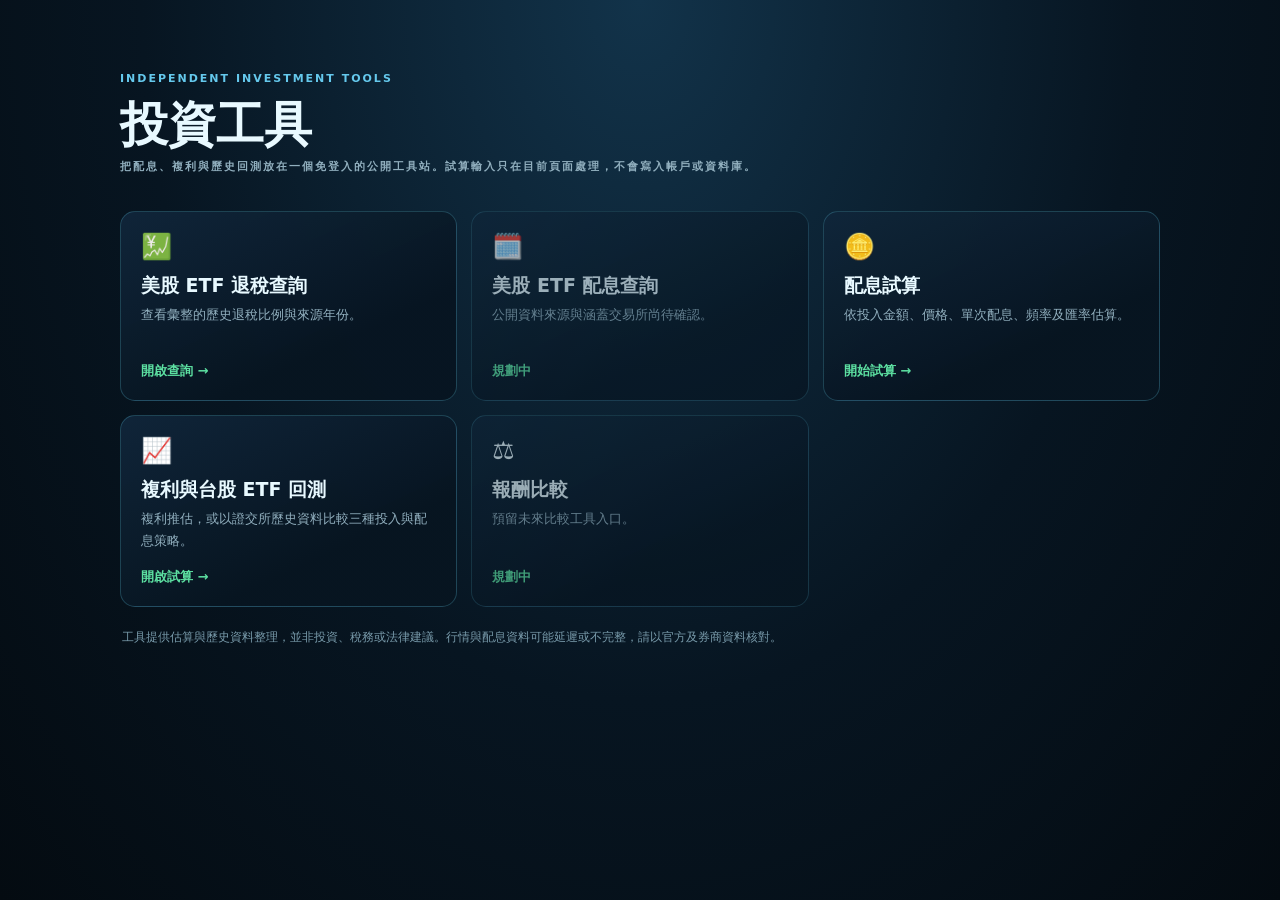
==== index.html @ a4b95276 "Create independent investment tools site" ====
<!doctype html>
<html lang="zh-Hant">
<head>
  <meta charset="utf-8">
  <meta name="viewport" content="width=device-width, initial-scale=1, viewport-fit=cover">
  <meta name="theme-color" content="#071521">
  <meta name="description" content="免費、免登入的 ETF 與投資試算工具。輸入只在目前瀏覽器頁面計算。">
  <title>投資工具</title>
  <style>
    :root{color-scheme:dark;--bg:#06121b;--panel:#0b1e2c;--line:rgba(98,201,232,.25);--cyan:#8fe4ff;--muted:#91afbe;--green:#5de1a2;--sans:system-ui,-apple-system,"Segoe UI",sans-serif}
    *{box-sizing:border-box}body{min-height:100vh;margin:0;background:radial-gradient(ellipse at top,#12334a 0,#071521 55%,#040b11 100%);color:#e8f9ff;font-family:var(--sans)}header{padding:clamp(28px,7vw,72px) max(20px,calc((100vw - 1040px)/2)) 26px}header p{margin:0 0 8px;color:#65c9ed;font-size:11px;font-weight:800;letter-spacing:2px}h1{margin:0;font-size:clamp(30px,6vw,48px)}header .intro{max-width:680px;color:var(--muted);line-height:1.8}main{width:min(1040px,calc(100% - 32px));margin:0 auto 60px}.grid{display:grid;grid-template-columns:repeat(auto-fit,minmax(min(100%,280px),1fr));gap:14px}.card{display:flex;min-height:190px;flex-direction:column;padding:20px;border:1px solid var(--line);border-radius:15px;background:linear-gradient(155deg,rgba(16,38,58,.96),rgba(7,21,33,.98) 68%);color:inherit;text-decoration:none;transition:transform .15s,border-color .15s}.card:hover,.card:focus-visible{transform:translateY(-2px);border-color:var(--cyan);outline:none}.icon{font-size:25px}.card h2{margin:12px 0 5px;font-size:19px}.card p{margin:0;color:var(--muted);font-size:13px;line-height:1.7}.card span{margin-top:auto;padding-top:16px;color:var(--green);font-size:13px;font-weight:800}.planned{opacity:.65}.privacy{margin:20px 2px 0;color:#789aaa;font-size:12px;line-height:1.7}
  </style>
</head>
<body>
  <header><p>INDEPENDENT INVESTMENT TOOLS</p><h1>投資工具</h1><p class="intro">把配息、複利與歷史回測放在一個免登入的公開工具站。試算輸入只在目前頁面處理，不會寫入帳戶或資料庫。</p></header>
  <main>
    <section class="grid" aria-label="投資工具清單">
      <a class="card" href="etf-tax/"><div class="icon" aria-hidden="true">💹</div><h2>美股 ETF 退稅查詢</h2><p>查看彙整的歷史退稅比例與來源年份。</p><span>開啟查詢 →</span></a>
      <article class="card planned" aria-label="美股 ETF 配息查詢規劃中"><div class="icon" aria-hidden="true">🗓️</div><h2>美股 ETF 配息查詢</h2><p>公開資料來源與涵蓋交易所尚待確認。</p><span>規劃中</span></article>
      <a class="card" href="dividend-calculator.html"><div class="icon" aria-hidden="true">🪙</div><h2>配息試算</h2><p>依投入金額、價格、單次配息、頻率及匯率估算。</p><span>開始試算 →</span></a>
      <a class="card" href="compound-calculator.html"><div class="icon" aria-hidden="true">📈</div><h2>複利與台股 ETF 回測</h2><p>複利推估，或以證交所歷史資料比較三種投入與配息策略。</p><span>開啟試算 →</span></a>
      <article class="card planned" aria-label="報酬比較規劃中"><div class="icon" aria-hidden="true">⚖️</div><h2>報酬比較</h2><p>預留未來比較工具入口。</p><span>規劃中</span></article>
    </section>
    <p class="privacy">工具提供估算與歷史資料整理，並非投資、稅務或法律建議。行情與配息資料可能延遲或不完整，請以官方及券商資料核對。</p>
  </main>
</body>
</html>
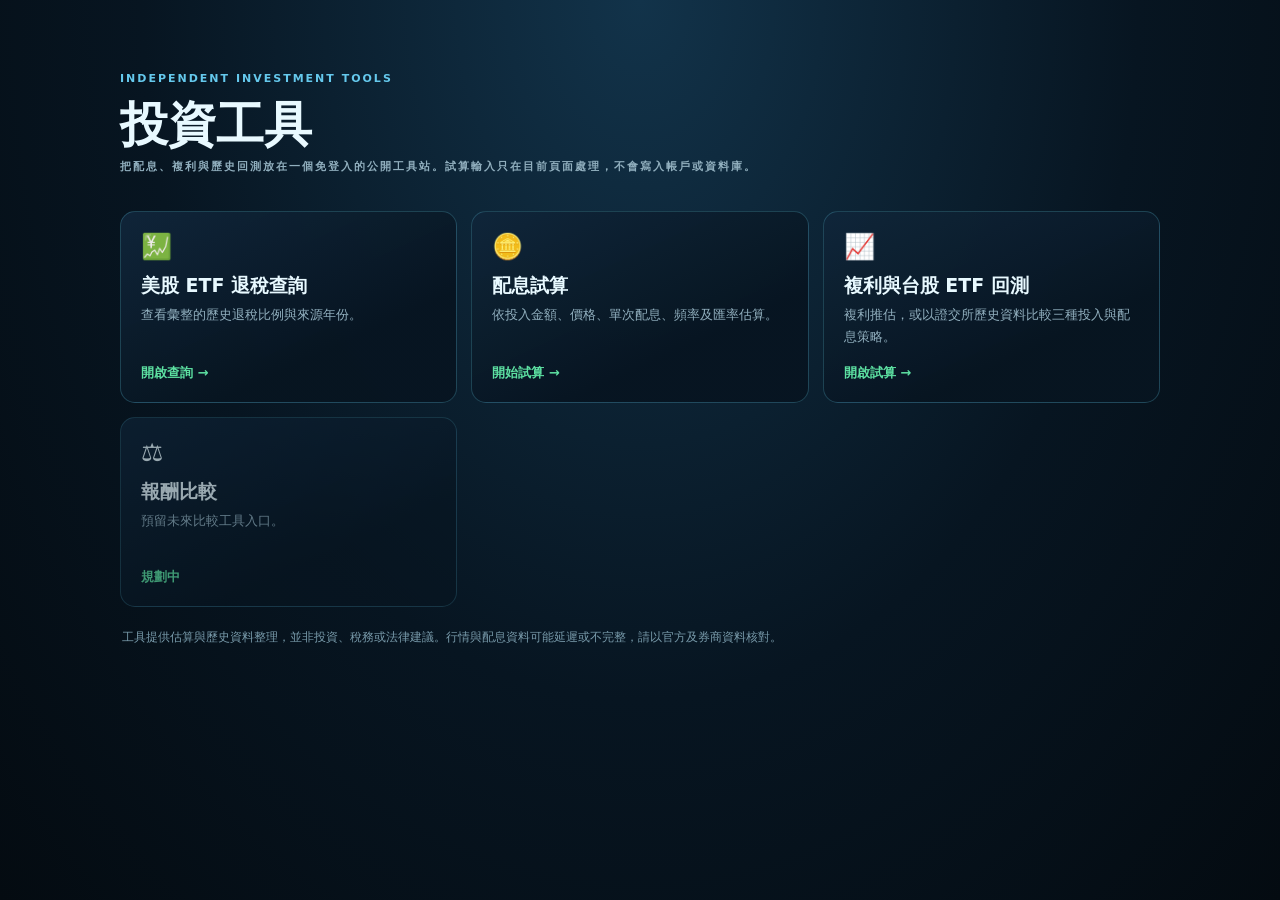
==== commit 4ef84c5b: "Remove US ETF dividend lookup entry" ====
--- a/index.html
+++ b/index.html
@@ -16,7 +16,6 @@
   <main>
     <section class="grid" aria-label="投資工具清單">
       <a class="card" href="etf-tax/"><div class="icon" aria-hidden="true">💹</div><h2>美股 ETF 退稅查詢</h2><p>查看彙整的歷史退稅比例與來源年份。</p><span>開啟查詢 →</span></a>
-      <article class="card planned" aria-label="美股 ETF 配息查詢規劃中"><div class="icon" aria-hidden="true">🗓️</div><h2>美股 ETF 配息查詢</h2><p>公開資料來源與涵蓋交易所尚待確認。</p><span>規劃中</span></article>
       <a class="card" href="dividend-calculator.html"><div class="icon" aria-hidden="true">🪙</div><h2>配息試算</h2><p>依投入金額、價格、單次配息、頻率及匯率估算。</p><span>開始試算 →</span></a>
       <a class="card" href="compound-calculator.html"><div class="icon" aria-hidden="true">📈</div><h2>複利與台股 ETF 回測</h2><p>複利推估，或以證交所歷史資料比較三種投入與配息策略。</p><span>開啟試算 →</span></a>
       <article class="card planned" aria-label="報酬比較規劃中"><div class="icon" aria-hidden="true">⚖️</div><h2>報酬比較</h2><p>預留未來比較工具入口。</p><span>規劃中</span></article>
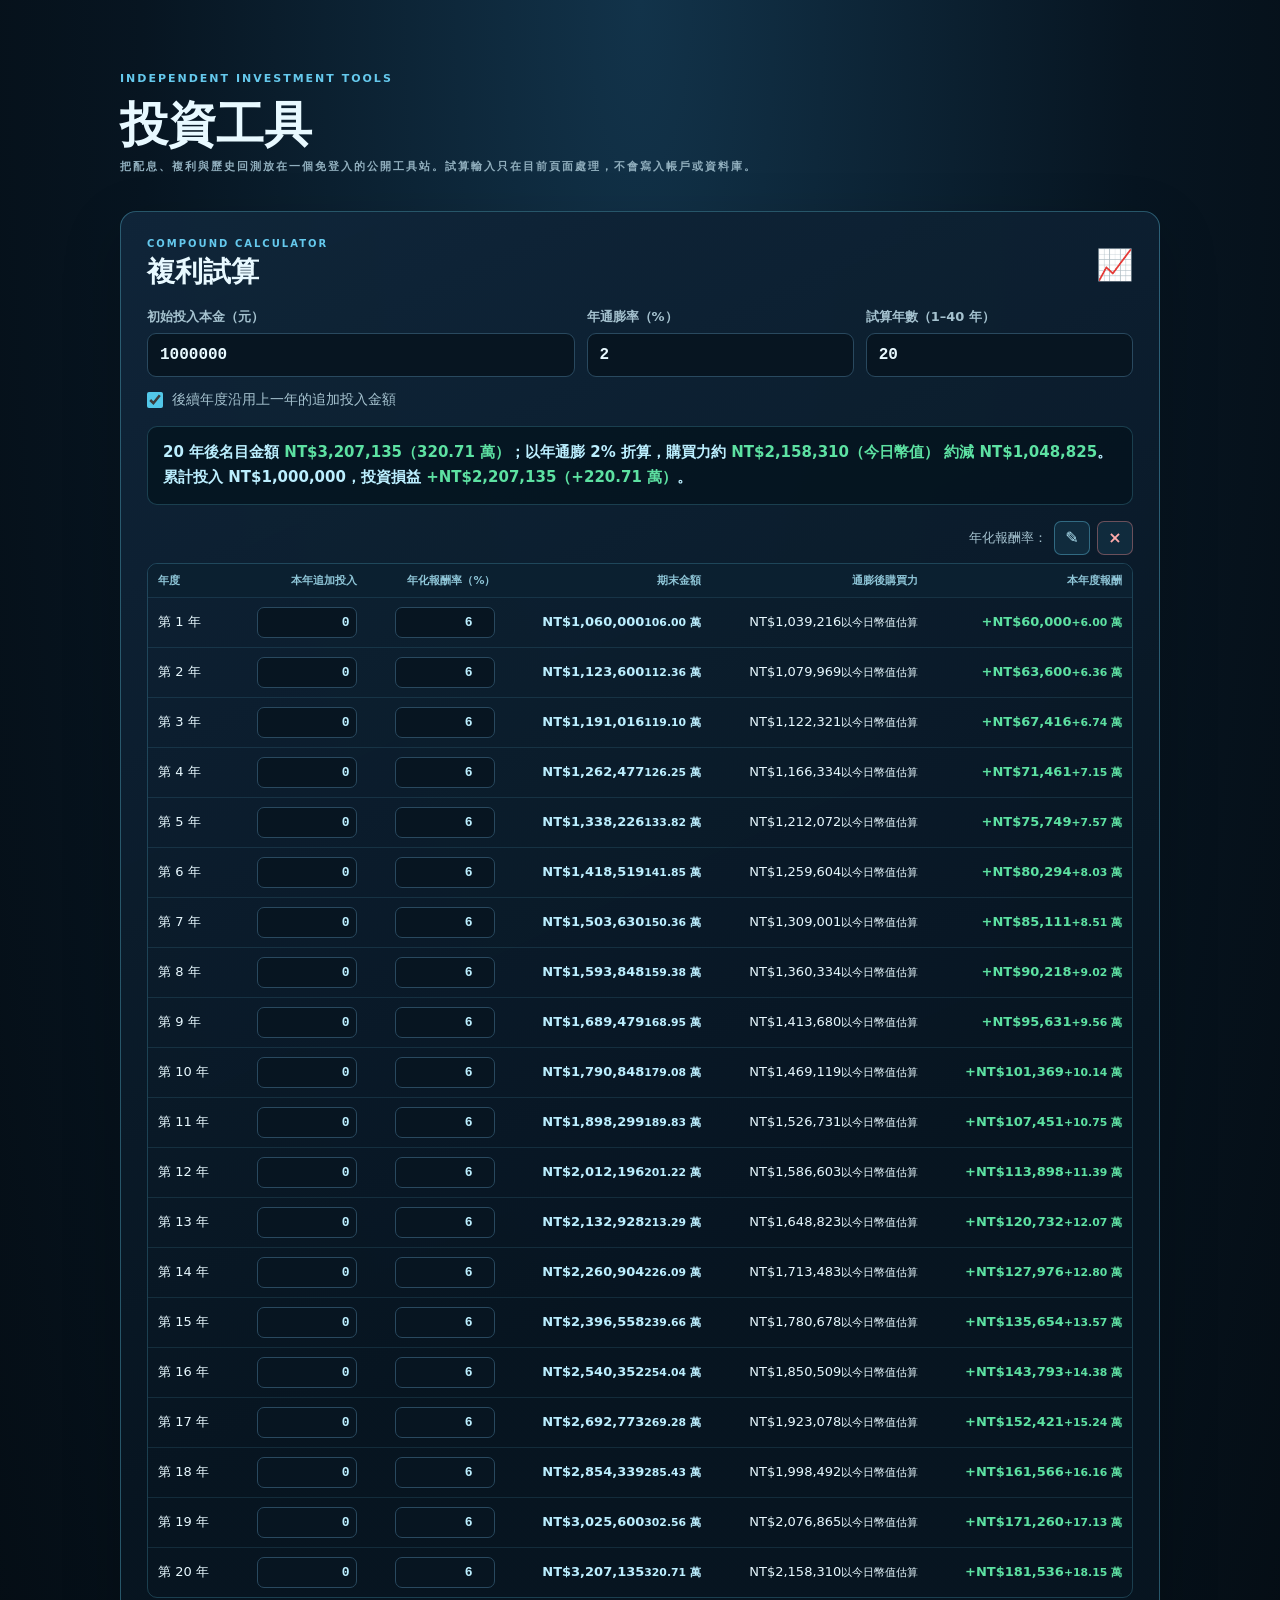
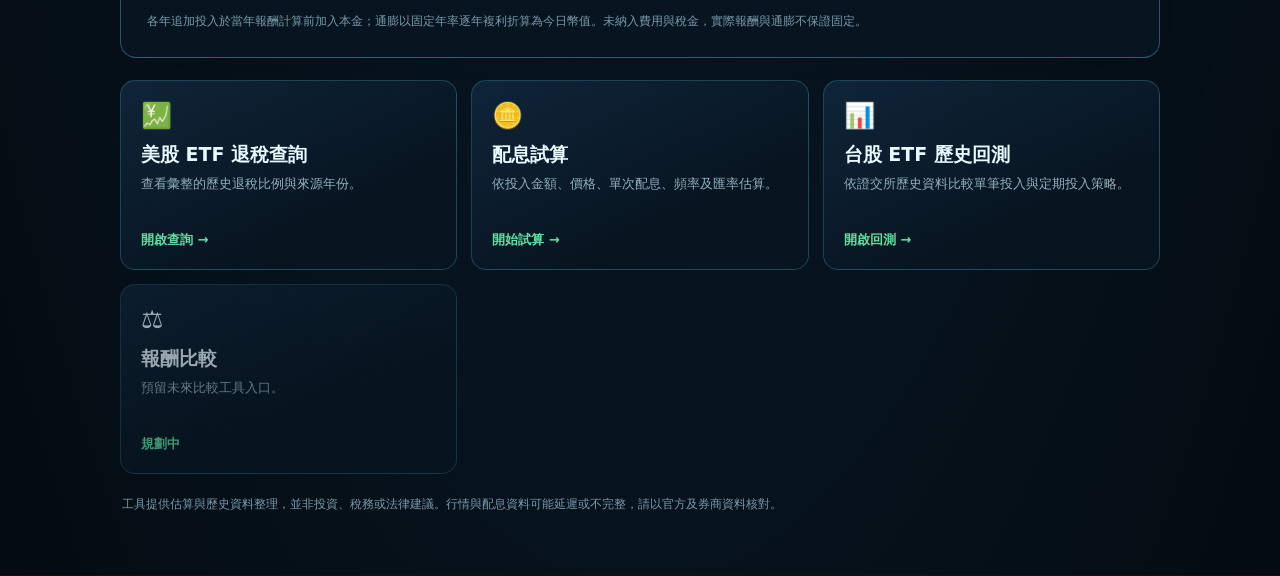
==== commit bedd3b51: "Add compound calculator section to homepage" ====
--- a/index.html
+++ b/index.html
@@ -6,6 +6,8 @@
   <meta name="theme-color" content="#071521">
   <meta name="description" content="免費、免登入的 ETF 與投資試算工具。輸入只在目前瀏覽器頁面計算。">
   <title>投資工具</title>
+  <link rel="stylesheet" href="compound-home.css">
+  <script src="compound-calculator.js" defer></script>
   <style>
     :root{color-scheme:dark;--bg:#06121b;--panel:#0b1e2c;--line:rgba(98,201,232,.25);--cyan:#8fe4ff;--muted:#91afbe;--green:#5de1a2;--sans:system-ui,-apple-system,"Segoe UI",sans-serif}
     *{box-sizing:border-box}body{min-height:100vh;margin:0;background:radial-gradient(ellipse at top,#12334a 0,#071521 55%,#040b11 100%);color:#e8f9ff;font-family:var(--sans)}header{padding:clamp(28px,7vw,72px) max(20px,calc((100vw - 1040px)/2)) 26px}header p{margin:0 0 8px;color:#65c9ed;font-size:11px;font-weight:800;letter-spacing:2px}h1{margin:0;font-size:clamp(30px,6vw,48px)}header .intro{max-width:680px;color:var(--muted);line-height:1.8}main{width:min(1040px,calc(100% - 32px));margin:0 auto 60px}.grid{display:grid;grid-template-columns:repeat(auto-fit,minmax(min(100%,280px),1fr));gap:14px}.card{display:flex;min-height:190px;flex-direction:column;padding:20px;border:1px solid var(--line);border-radius:15px;background:linear-gradient(155deg,rgba(16,38,58,.96),rgba(7,21,33,.98) 68%);color:inherit;text-decoration:none;transition:transform .15s,border-color .15s}.card:hover,.card:focus-visible{transform:translateY(-2px);border-color:var(--cyan);outline:none}.icon{font-size:25px}.card h2{margin:12px 0 5px;font-size:19px}.card p{margin:0;color:var(--muted);font-size:13px;line-height:1.7}.card span{margin-top:auto;padding-top:16px;color:var(--green);font-size:13px;font-weight:800}.planned{opacity:.65}.privacy{margin:20px 2px 0;color:#789aaa;font-size:12px;line-height:1.7}
@@ -14,10 +16,37 @@
 <body>
   <header><p>INDEPENDENT INVESTMENT TOOLS</p><h1>投資工具</h1><p class="intro">把配息、複利與歷史回測放在一個免登入的公開工具站。試算輸入只在目前頁面處理，不會寫入帳戶或資料庫。</p></header>
   <main>
-    <section class="grid" aria-label="投資工具清單">
+    <section class="compound-home-section" aria-labelledby="compound-home-title">
+      <div class="compound-home-heading"><div><p>COMPOUND CALCULATOR</p><h2 id="compound-home-title">複利試算</h2></div><span aria-hidden="true">📈</span></div>
+      <div class="compound-home-inputs">
+        <label>初始投入本金（元）<input id="compound-interest-principal" type="text" inputmode="decimal" enterkeyhint="done" autocomplete="off" autocapitalize="off" spellcheck="false" maxlength="18" value="1000000"></label>
+        <label>年通膨率（%）<input id="compound-interest-inflation" type="number" inputmode="decimal" min="-99.9" max="1000" step="0.1" value="2"></label>
+        <label>試算年數（1–40 年）<input id="compound-interest-years" type="number" inputmode="numeric" min="1" max="40" step="1" value="20"></label>
+      </div>
+      <label class="compound-home-carry"><input id="compound-interest-carry-forward" type="checkbox" checked>後續年度沿用上一年的追加投入金額</label>
+      <div class="compound-home-summary" id="compound-interest-summary" aria-live="polite"></div>
+      <div class="compound-home-tools" aria-label="年化報酬率批次操作">
+        <span>年化報酬率：</span>
+        <button id="compound-interest-rate-batch-toggle" type="button" aria-label="設定所有年度年化報酬率" title="設定所有年度年化報酬率" aria-expanded="false">✎</button>
+        <button id="compound-interest-rate-clear" class="clear" type="button" aria-label="清除所有年度年化報酬率" title="清除所有年度年化報酬率">×</button>
+        <form id="compound-interest-rate-batch-form" class="compound-home-rate-form">
+          <label for="compound-interest-rate-batch-value">套用至各年（%）</label>
+          <input id="compound-interest-rate-batch-value" type="number" inputmode="decimal" min="-100" max="1000" step="0.1" placeholder="例如 5" aria-label="要套用的年化報酬率百分比">
+          <button type="submit">套用</button>
+        </form>
+      </div>
+      <div class="compound-home-table-wrap">
+        <table class="compound-home-table">
+          <thead><tr><th>年度</th><th>本年追加投入</th><th>年化報酬率（%）</th><th>期末金額</th><th>通膨後購買力</th><th>本年度報酬</th></tr></thead>
+          <tbody id="compound-interest-rows"></tbody>
+        </table>
+      </div>
+      <p class="compound-home-note">各年追加投入於當年報酬計算前加入本金；通膨以固定年率逐年複利折算為今日幣值。未納入費用與稅金，實際報酬與通膨不保證固定。</p>
+    </section>
+    <section class="grid" aria-label="其他投資工具">
       <a class="card" href="etf-tax/"><div class="icon" aria-hidden="true">💹</div><h2>美股 ETF 退稅查詢</h2><p>查看彙整的歷史退稅比例與來源年份。</p><span>開啟查詢 →</span></a>
       <a class="card" href="dividend-calculator.html"><div class="icon" aria-hidden="true">🪙</div><h2>配息試算</h2><p>依投入金額、價格、單次配息、頻率及匯率估算。</p><span>開始試算 →</span></a>
-      <a class="card" href="compound-calculator.html"><div class="icon" aria-hidden="true">📈</div><h2>複利與台股 ETF 回測</h2><p>複利推估，或以證交所歷史資料比較三種投入與配息策略。</p><span>開啟試算 →</span></a>
+      <a class="card" href="compound-calculator.html#etf-backtest-panel"><div class="icon" aria-hidden="true">📊</div><h2>台股 ETF 歷史回測</h2><p>依證交所歷史資料比較單筆投入與定期投入策略。</p><span>開啟回測 →</span></a>
       <article class="card planned" aria-label="報酬比較規劃中"><div class="icon" aria-hidden="true">⚖️</div><h2>報酬比較</h2><p>預留未來比較工具入口。</p><span>規劃中</span></article>
     </section>
     <p class="privacy">工具提供估算與歷史資料整理，並非投資、稅務或法律建議。行情與配息資料可能延遲或不完整，請以官方及券商資料核對。</p>
--- a/compound-home.css
+++ b/compound-home.css
@@ -0,0 +1,9 @@
+.compound-home-section{margin:0 0 22px;padding:clamp(16px,3vw,26px);border:1px solid rgba(98,201,232,.36);border-radius:16px;background:linear-gradient(155deg,rgba(16,38,58,.96),rgba(7,21,33,.98) 68%);box-shadow:0 20px 60px rgba(0,0,0,.2)}
+.compound-home-heading{display:flex;align-items:center;justify-content:space-between;gap:12px;margin-bottom:17px}.compound-home-heading p{margin:0 0 4px;color:#65c9ed;font-size:10px;font-weight:800;letter-spacing:2px}.compound-home-heading h2{margin:0;font-size:clamp(21px,4vw,28px)}.compound-home-heading>span{font-size:30px}
+.compound-home-inputs{display:grid;grid-template-columns:1.2fr .75fr .75fr;gap:12px}.compound-home-inputs label{display:grid;gap:7px;color:#a5c2cf;font-size:13px;font-weight:700}.compound-home-inputs input{width:100%;min-width:0;padding:12px;border:1px solid #29495f;border-radius:9px;background:#071521;color:#e8f9ff;font:700 16px ui-monospace,"Cascadia Mono",Consolas,monospace;outline:none}.compound-home-inputs input:focus,.compound-home-table input:focus{border-color:#71d8f7;box-shadow:0 0 0 2px rgba(53,184,228,.14)}
+.compound-home-carry{display:flex;align-items:center;gap:9px;margin:14px 0 17px;color:#a5c2cf;font-size:14px;cursor:pointer}.compound-home-carry input{width:16px;height:16px;margin:0;accent-color:#52c7e8}
+.compound-home-summary{margin:0 0 16px;padding:13px 15px;border:1px solid rgba(98,201,232,.23);border-radius:10px;background:rgba(3,18,29,.72);color:#bcefff;font-size:15px;font-weight:750;line-height:1.7}.compound-home-summary strong{color:#5de1a2}.compound-home-summary small{display:block;margin-top:3px;color:#789aaa;font-size:12px;font-weight:400}.compound-home-summary .purchasing-loss{color:#5de1a2}.compound-home-summary .purchasing-gain{color:#ff8b8b}
+.compound-home-tools{display:flex;align-items:center;justify-content:flex-end;gap:7px;flex-wrap:wrap;margin-bottom:8px;color:#a5c2cf;font-size:13px}.compound-home-tools>button,.compound-home-rate-form button{width:36px;height:34px;border:1px solid rgba(98,201,232,.4);border-radius:7px;background:#102b3d;color:#bcefff;font:800 16px system-ui,sans-serif;cursor:pointer}.compound-home-tools>button.clear{color:#ffaaaa;border-color:rgba(255,139,139,.38)}.compound-home-rate-form{display:none;align-items:center;gap:7px}.compound-home-rate-form.open{display:flex}.compound-home-rate-form label{font-size:12px}.compound-home-rate-form input{width:88px;padding:7px;border:1px solid #29495f;border-radius:7px;background:#071521;color:#bcefff;text-align:right;font:700 14px ui-monospace,"Cascadia Mono",Consolas,monospace}.compound-home-rate-form button{width:auto;height:auto;padding:7px 10px;font-size:12px}
+.compound-home-table-wrap{max-width:100%;overflow:auto;border:1px solid rgba(98,201,232,.23);border-radius:10px}.compound-home-table{width:100%;min-width:760px;border-collapse:collapse;font-size:13px;font-variant-numeric:tabular-nums}.compound-home-table th,.compound-home-table td{padding:9px 10px;border-bottom:1px solid rgba(98,201,232,.13);text-align:right;white-space:nowrap}.compound-home-table th{position:sticky;top:0;background:#0b2030;color:#8fc6d8;font-size:11px}.compound-home-table th:first-child,.compound-home-table td:first-child{text-align:left}.compound-home-table tr:last-child td{border-bottom:0}.compound-home-table input{width:100px;max-width:100%;padding:7px;border:1px solid #29495f;border-radius:7px;background:#071521;color:#bcefff;text-align:right;font:750 13px ui-monospace,"Cascadia Mono",Consolas,monospace;outline:none}.compound-home-table td:nth-child(4){color:#bcefff;font-weight:800}.compound-home-table td:last-child{color:#5de1a2;font-weight:800}.compound-home-table td.negative{color:#ff8b8b}
+.compound-home-note{margin:13px 0 0;color:#789aaa;font-size:12px;line-height:1.7}
+@media(max-width:700px){.compound-home-section{padding:14px}.compound-home-inputs{grid-template-columns:1fr 1fr;gap:9px}.compound-home-inputs label:first-child{grid-column:1/-1}.compound-home-inputs input{padding:10px;font-size:15px}.compound-home-summary{font-size:14px}.compound-home-table th,.compound-home-table td{padding:8px 7px;font-size:11px}.compound-home-rate-form{flex-wrap:wrap}}
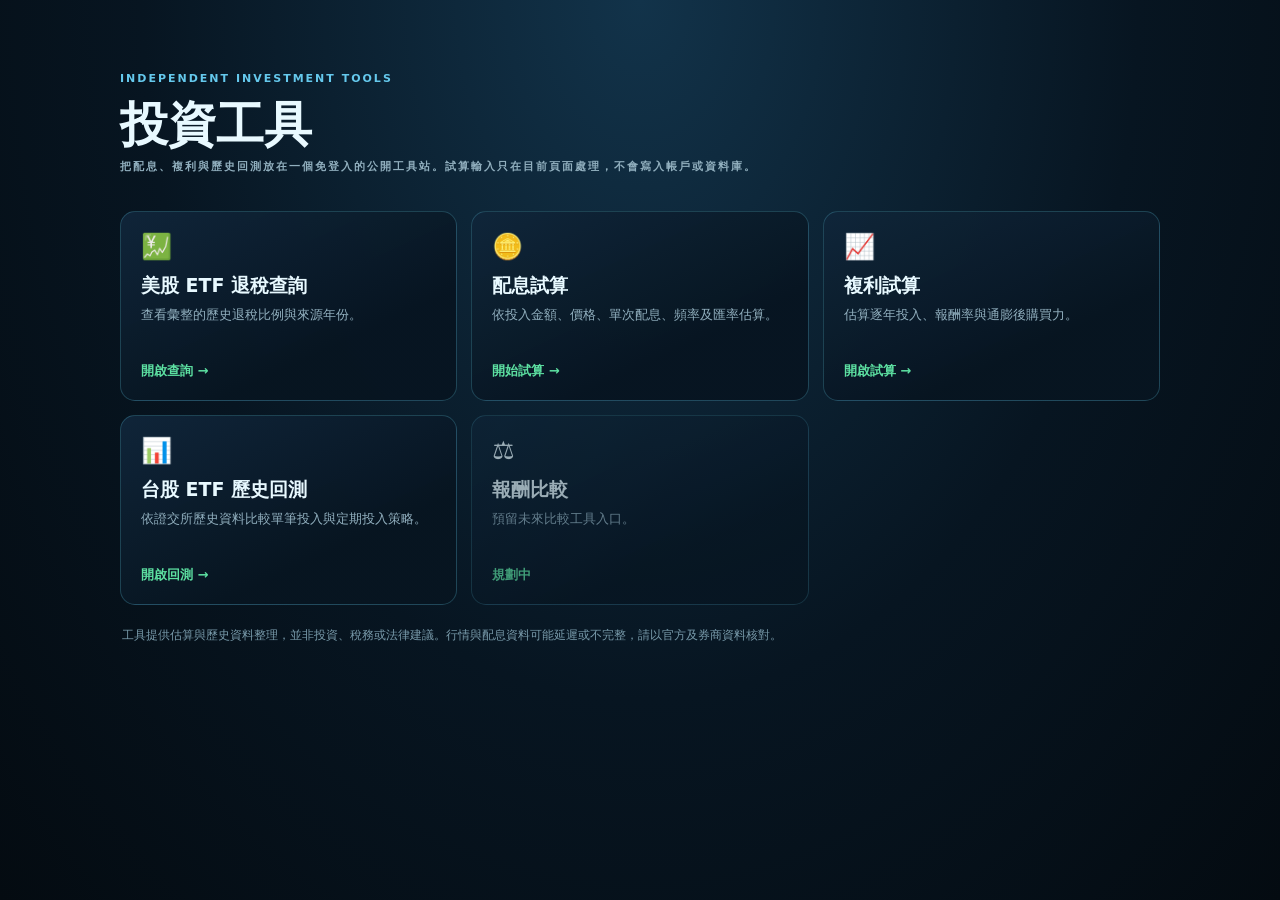
==== commit dc336945: "Make compound calculator a homepage card" ====
--- a/index.html
+++ b/index.html
@@ -6,8 +6,6 @@
   <meta name="theme-color" content="#071521">
   <meta name="description" content="免費、免登入的 ETF 與投資試算工具。輸入只在目前瀏覽器頁面計算。">
   <title>投資工具</title>
-  <link rel="stylesheet" href="compound-home.css">
-  <script src="compound-calculator.js" defer></script>
   <style>
     :root{color-scheme:dark;--bg:#06121b;--panel:#0b1e2c;--line:rgba(98,201,232,.25);--cyan:#8fe4ff;--muted:#91afbe;--green:#5de1a2;--sans:system-ui,-apple-system,"Segoe UI",sans-serif}
     *{box-sizing:border-box}body{min-height:100vh;margin:0;background:radial-gradient(ellipse at top,#12334a 0,#071521 55%,#040b11 100%);color:#e8f9ff;font-family:var(--sans)}header{padding:clamp(28px,7vw,72px) max(20px,calc((100vw - 1040px)/2)) 26px}header p{margin:0 0 8px;color:#65c9ed;font-size:11px;font-weight:800;letter-spacing:2px}h1{margin:0;font-size:clamp(30px,6vw,48px)}header .intro{max-width:680px;color:var(--muted);line-height:1.8}main{width:min(1040px,calc(100% - 32px));margin:0 auto 60px}.grid{display:grid;grid-template-columns:repeat(auto-fit,minmax(min(100%,280px),1fr));gap:14px}.card{display:flex;min-height:190px;flex-direction:column;padding:20px;border:1px solid var(--line);border-radius:15px;background:linear-gradient(155deg,rgba(16,38,58,.96),rgba(7,21,33,.98) 68%);color:inherit;text-decoration:none;transition:transform .15s,border-color .15s}.card:hover,.card:focus-visible{transform:translateY(-2px);border-color:var(--cyan);outline:none}.icon{font-size:25px}.card h2{margin:12px 0 5px;font-size:19px}.card p{margin:0;color:var(--muted);font-size:13px;line-height:1.7}.card span{margin-top:auto;padding-top:16px;color:var(--green);font-size:13px;font-weight:800}.planned{opacity:.65}.privacy{margin:20px 2px 0;color:#789aaa;font-size:12px;line-height:1.7}
@@ -16,36 +14,10 @@
 <body>
   <header><p>INDEPENDENT INVESTMENT TOOLS</p><h1>投資工具</h1><p class="intro">把配息、複利與歷史回測放在一個免登入的公開工具站。試算輸入只在目前頁面處理，不會寫入帳戶或資料庫。</p></header>
   <main>
-    <section class="compound-home-section" aria-labelledby="compound-home-title">
-      <div class="compound-home-heading"><div><p>COMPOUND CALCULATOR</p><h2 id="compound-home-title">複利試算</h2></div><span aria-hidden="true">📈</span></div>
-      <div class="compound-home-inputs">
-        <label>初始投入本金（元）<input id="compound-interest-principal" type="text" inputmode="decimal" enterkeyhint="done" autocomplete="off" autocapitalize="off" spellcheck="false" maxlength="18" value="1000000"></label>
-        <label>年通膨率（%）<input id="compound-interest-inflation" type="number" inputmode="decimal" min="-99.9" max="1000" step="0.1" value="2"></label>
-        <label>試算年數（1–40 年）<input id="compound-interest-years" type="number" inputmode="numeric" min="1" max="40" step="1" value="20"></label>
-      </div>
-      <label class="compound-home-carry"><input id="compound-interest-carry-forward" type="checkbox" checked>後續年度沿用上一年的追加投入金額</label>
-      <div class="compound-home-summary" id="compound-interest-summary" aria-live="polite"></div>
-      <div class="compound-home-tools" aria-label="年化報酬率批次操作">
-        <span>年化報酬率：</span>
-        <button id="compound-interest-rate-batch-toggle" type="button" aria-label="設定所有年度年化報酬率" title="設定所有年度年化報酬率" aria-expanded="false">✎</button>
-        <button id="compound-interest-rate-clear" class="clear" type="button" aria-label="清除所有年度年化報酬率" title="清除所有年度年化報酬率">×</button>
-        <form id="compound-interest-rate-batch-form" class="compound-home-rate-form">
-          <label for="compound-interest-rate-batch-value">套用至各年（%）</label>
-          <input id="compound-interest-rate-batch-value" type="number" inputmode="decimal" min="-100" max="1000" step="0.1" placeholder="例如 5" aria-label="要套用的年化報酬率百分比">
-          <button type="submit">套用</button>
-        </form>
-      </div>
-      <div class="compound-home-table-wrap">
-        <table class="compound-home-table">
-          <thead><tr><th>年度</th><th>本年追加投入</th><th>年化報酬率（%）</th><th>期末金額</th><th>通膨後購買力</th><th>本年度報酬</th></tr></thead>
-          <tbody id="compound-interest-rows"></tbody>
-        </table>
-      </div>
-      <p class="compound-home-note">各年追加投入於當年報酬計算前加入本金；通膨以固定年率逐年複利折算為今日幣值。未納入費用與稅金，實際報酬與通膨不保證固定。</p>
-    </section>
     <section class="grid" aria-label="其他投資工具">
       <a class="card" href="etf-tax/"><div class="icon" aria-hidden="true">💹</div><h2>美股 ETF 退稅查詢</h2><p>查看彙整的歷史退稅比例與來源年份。</p><span>開啟查詢 →</span></a>
       <a class="card" href="dividend-calculator.html"><div class="icon" aria-hidden="true">🪙</div><h2>配息試算</h2><p>依投入金額、價格、單次配息、頻率及匯率估算。</p><span>開始試算 →</span></a>
+      <a class="card" href="compound-calculator.html"><div class="icon" aria-hidden="true">📈</div><h2>複利試算</h2><p>估算逐年投入、報酬率與通膨後購買力。</p><span>開啟試算 →</span></a>
       <a class="card" href="compound-calculator.html#etf-backtest-panel"><div class="icon" aria-hidden="true">📊</div><h2>台股 ETF 歷史回測</h2><p>依證交所歷史資料比較單筆投入與定期投入策略。</p><span>開啟回測 →</span></a>
       <article class="card planned" aria-label="報酬比較規劃中"><div class="icon" aria-hidden="true">⚖️</div><h2>報酬比較</h2><p>預留未來比較工具入口。</p><span>規劃中</span></article>
     </section>
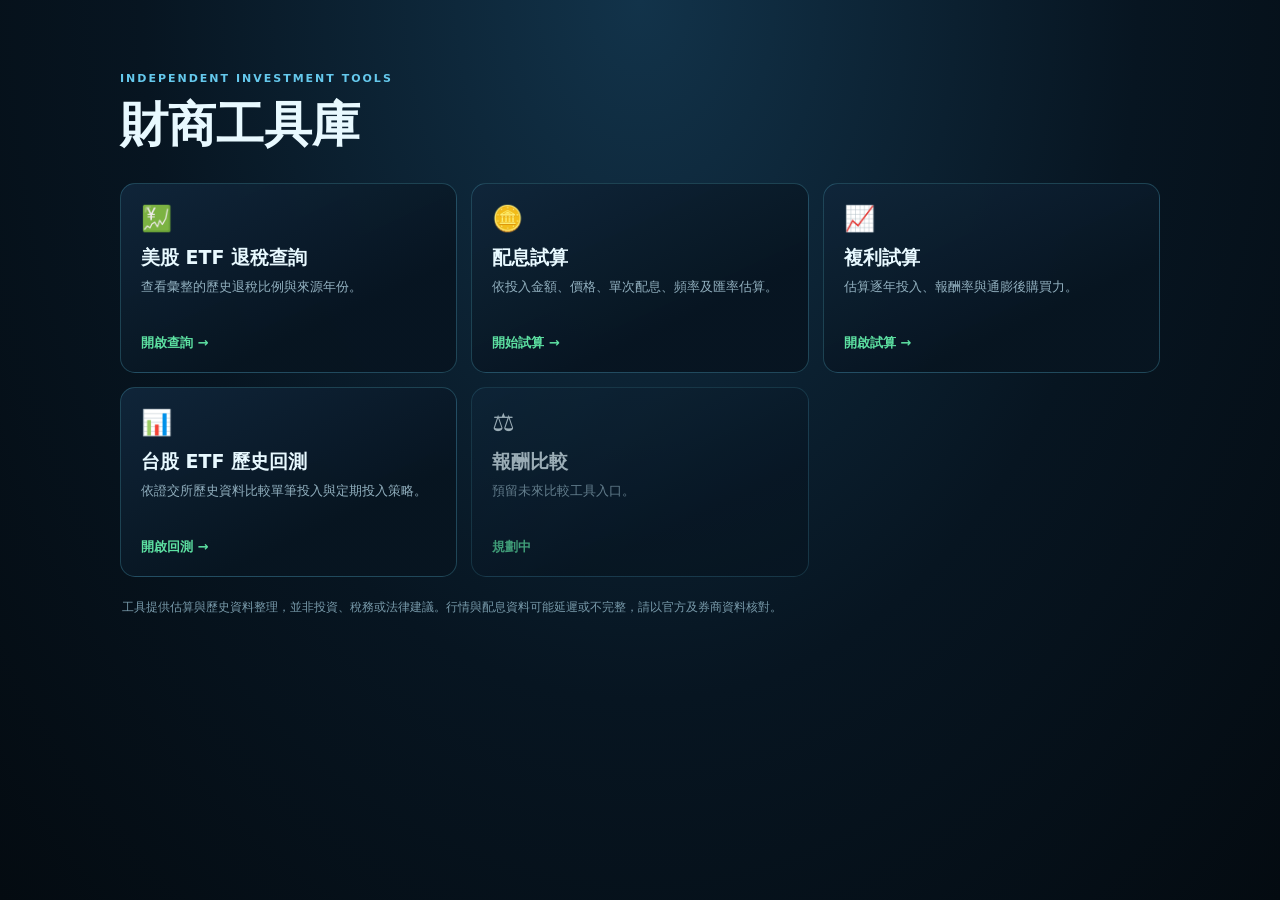
==== commit bf2b3d35: "Rename homepage to finance tools library" ====
--- a/index.html
+++ b/index.html
@@ -5,14 +5,14 @@
   <meta name="viewport" content="width=device-width, initial-scale=1, viewport-fit=cover">
   <meta name="theme-color" content="#071521">
   <meta name="description" content="免費、免登入的 ETF 與投資試算工具。輸入只在目前瀏覽器頁面計算。">
-  <title>投資工具</title>
+  <title>財商工具庫</title>
   <style>
     :root{color-scheme:dark;--bg:#06121b;--panel:#0b1e2c;--line:rgba(98,201,232,.25);--cyan:#8fe4ff;--muted:#91afbe;--green:#5de1a2;--sans:system-ui,-apple-system,"Segoe UI",sans-serif}
     *{box-sizing:border-box}body{min-height:100vh;margin:0;background:radial-gradient(ellipse at top,#12334a 0,#071521 55%,#040b11 100%);color:#e8f9ff;font-family:var(--sans)}header{padding:clamp(28px,7vw,72px) max(20px,calc((100vw - 1040px)/2)) 26px}header p{margin:0 0 8px;color:#65c9ed;font-size:11px;font-weight:800;letter-spacing:2px}h1{margin:0;font-size:clamp(30px,6vw,48px)}header .intro{max-width:680px;color:var(--muted);line-height:1.8}main{width:min(1040px,calc(100% - 32px));margin:0 auto 60px}.grid{display:grid;grid-template-columns:repeat(auto-fit,minmax(min(100%,280px),1fr));gap:14px}.card{display:flex;min-height:190px;flex-direction:column;padding:20px;border:1px solid var(--line);border-radius:15px;background:linear-gradient(155deg,rgba(16,38,58,.96),rgba(7,21,33,.98) 68%);color:inherit;text-decoration:none;transition:transform .15s,border-color .15s}.card:hover,.card:focus-visible{transform:translateY(-2px);border-color:var(--cyan);outline:none}.icon{font-size:25px}.card h2{margin:12px 0 5px;font-size:19px}.card p{margin:0;color:var(--muted);font-size:13px;line-height:1.7}.card span{margin-top:auto;padding-top:16px;color:var(--green);font-size:13px;font-weight:800}.planned{opacity:.65}.privacy{margin:20px 2px 0;color:#789aaa;font-size:12px;line-height:1.7}
   </style>
 </head>
 <body>
-  <header><p>INDEPENDENT INVESTMENT TOOLS</p><h1>投資工具</h1><p class="intro">把配息、複利與歷史回測放在一個免登入的公開工具站。試算輸入只在目前頁面處理，不會寫入帳戶或資料庫。</p></header>
+  <header><p>INDEPENDENT INVESTMENT TOOLS</p><h1>財商工具庫</h1></header>
   <main>
     <section class="grid" aria-label="其他投資工具">
       <a class="card" href="etf-tax/"><div class="icon" aria-hidden="true">💹</div><h2>美股 ETF 退稅查詢</h2><p>查看彙整的歷史退稅比例與來源年份。</p><span>開啟查詢 →</span></a>
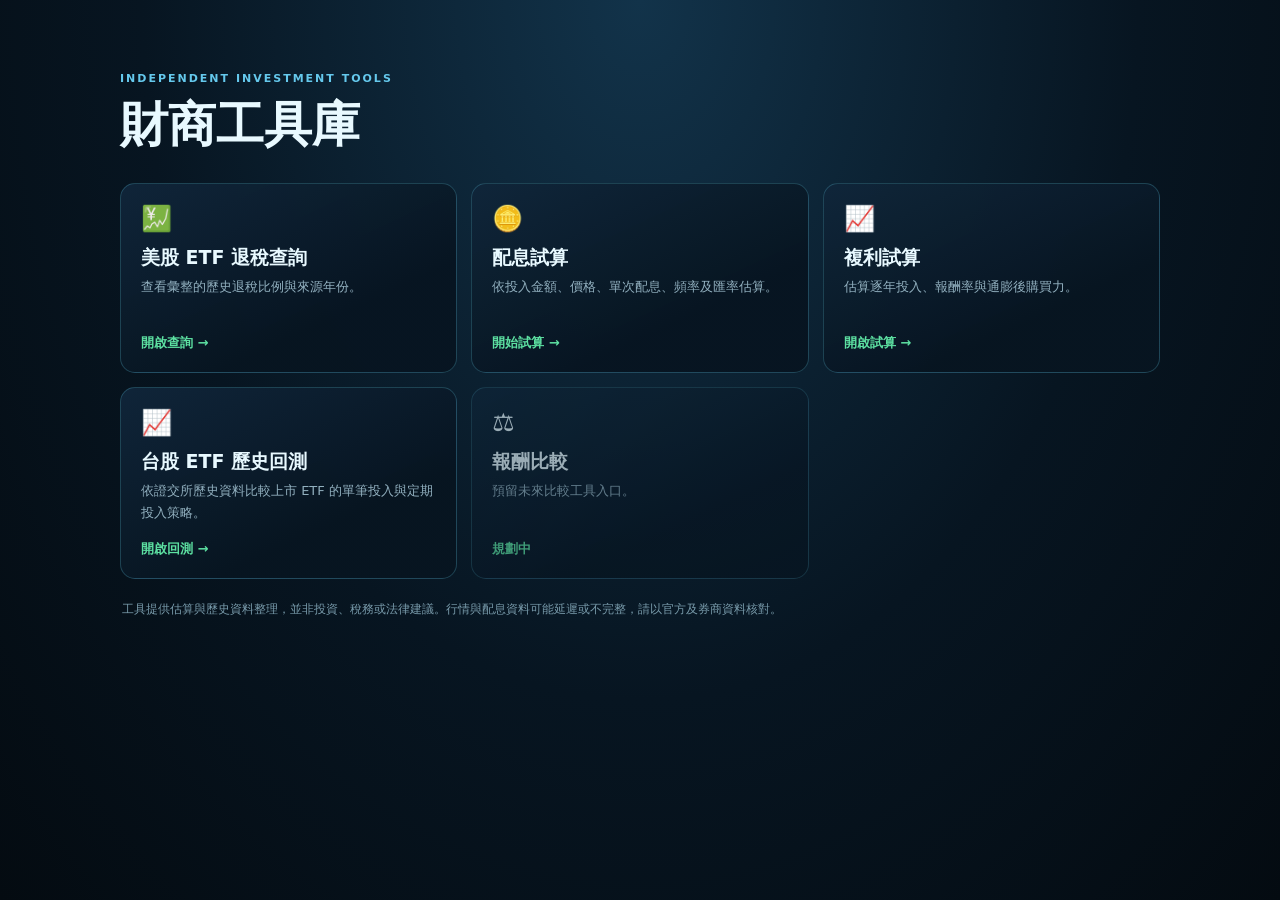
==== commit 67c68406: "Split ETF backtest into standalone page" ====
--- a/index.html
+++ b/index.html
@@ -18,7 +18,7 @@
       <a class="card" href="etf-tax/"><div class="icon" aria-hidden="true">💹</div><h2>美股 ETF 退稅查詢</h2><p>查看彙整的歷史退稅比例與來源年份。</p><span>開啟查詢 →</span></a>
       <a class="card" href="dividend-calculator.html"><div class="icon" aria-hidden="true">🪙</div><h2>配息試算</h2><p>依投入金額、價格、單次配息、頻率及匯率估算。</p><span>開始試算 →</span></a>
       <a class="card" href="compound-calculator.html"><div class="icon" aria-hidden="true">📈</div><h2>複利試算</h2><p>估算逐年投入、報酬率與通膨後購買力。</p><span>開啟試算 →</span></a>
-      <a class="card" href="compound-calculator.html#etf-backtest-panel"><div class="icon" aria-hidden="true">📊</div><h2>台股 ETF 歷史回測</h2><p>依證交所歷史資料比較單筆投入與定期投入策略。</p><span>開啟回測 →</span></a>
+      <a class="card" href="etf-backtest.html"><div class="icon" aria-hidden="true">📈</div><h2>台股 ETF 歷史回測</h2><p>依證交所歷史資料比較上市 ETF 的單筆投入與定期投入策略。</p><span>開啟回測 →</span></a>
       <article class="card planned" aria-label="報酬比較規劃中"><div class="icon" aria-hidden="true">⚖️</div><h2>報酬比較</h2><p>預留未來比較工具入口。</p><span>規劃中</span></article>
     </section>
     <p class="privacy">工具提供估算與歷史資料整理，並非投資、稅務或法律建議。行情與配息資料可能延遲或不完整，請以官方及券商資料核對。</p>
